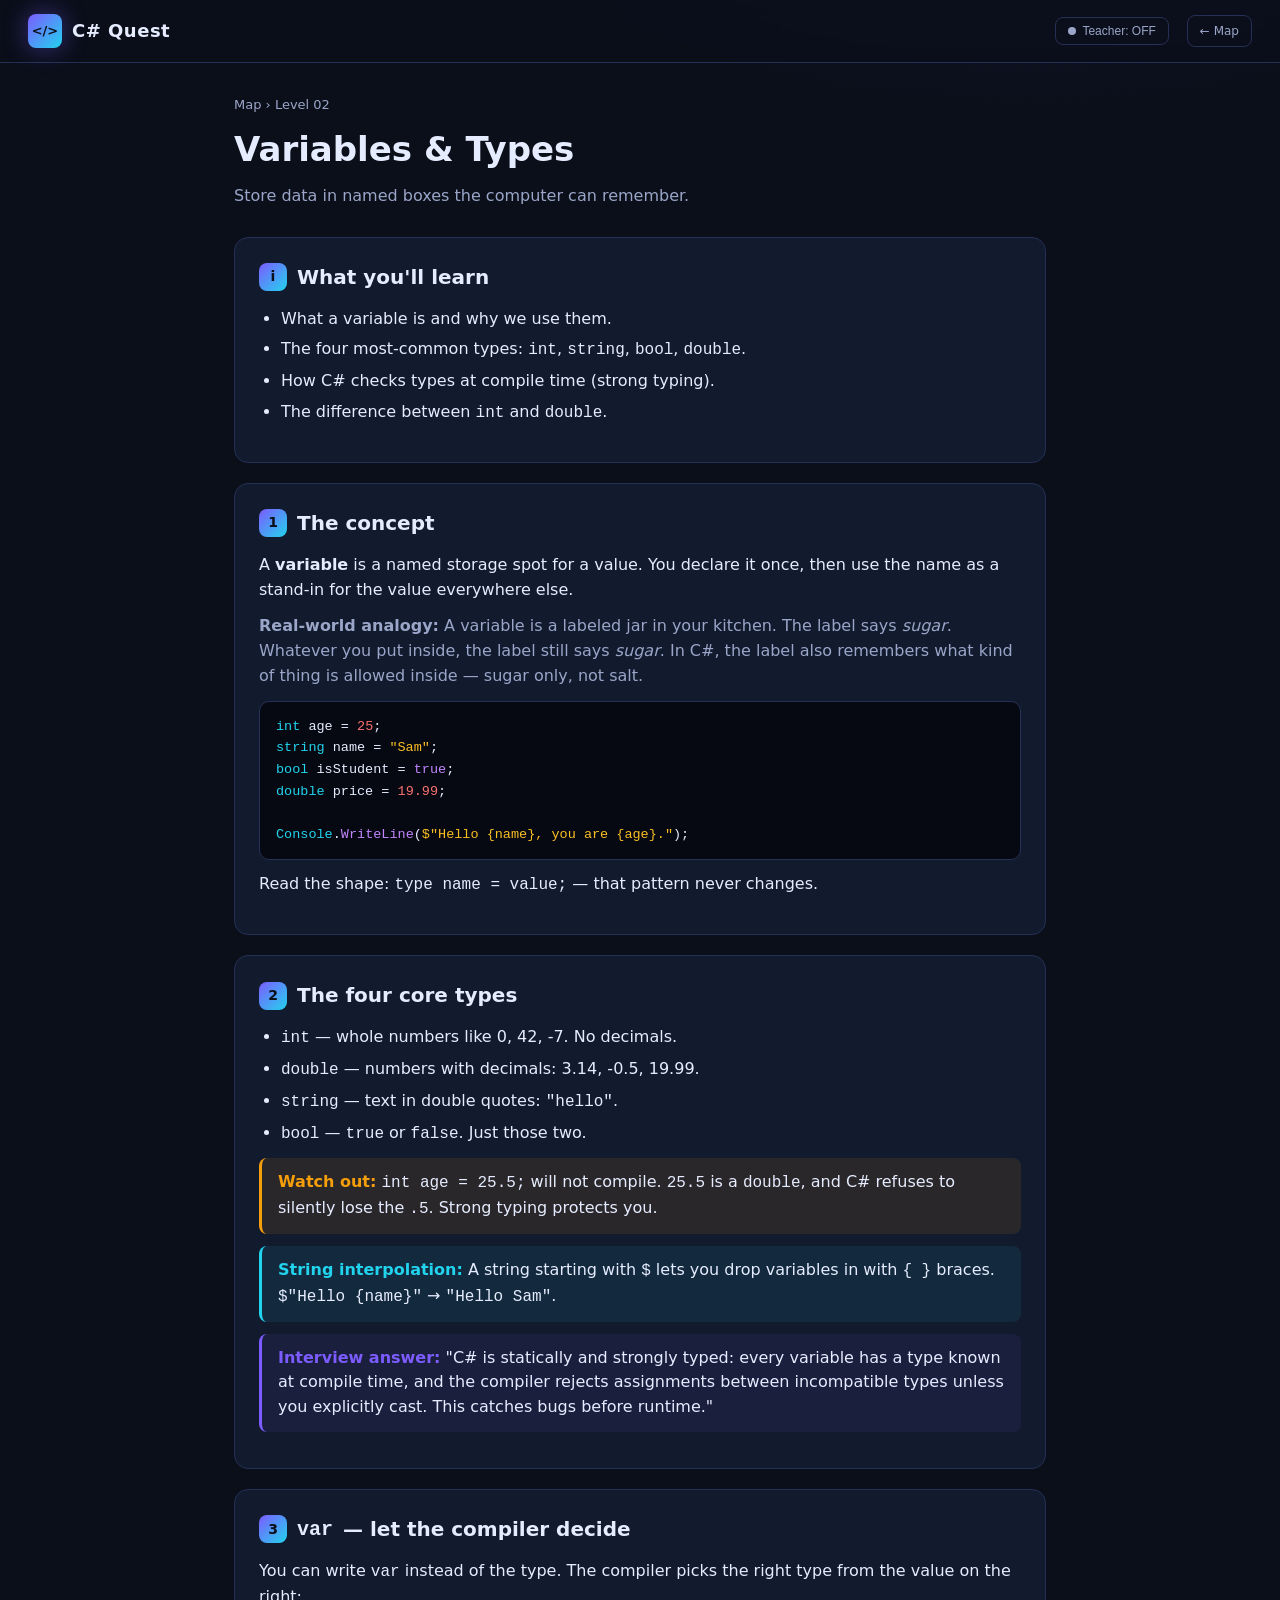
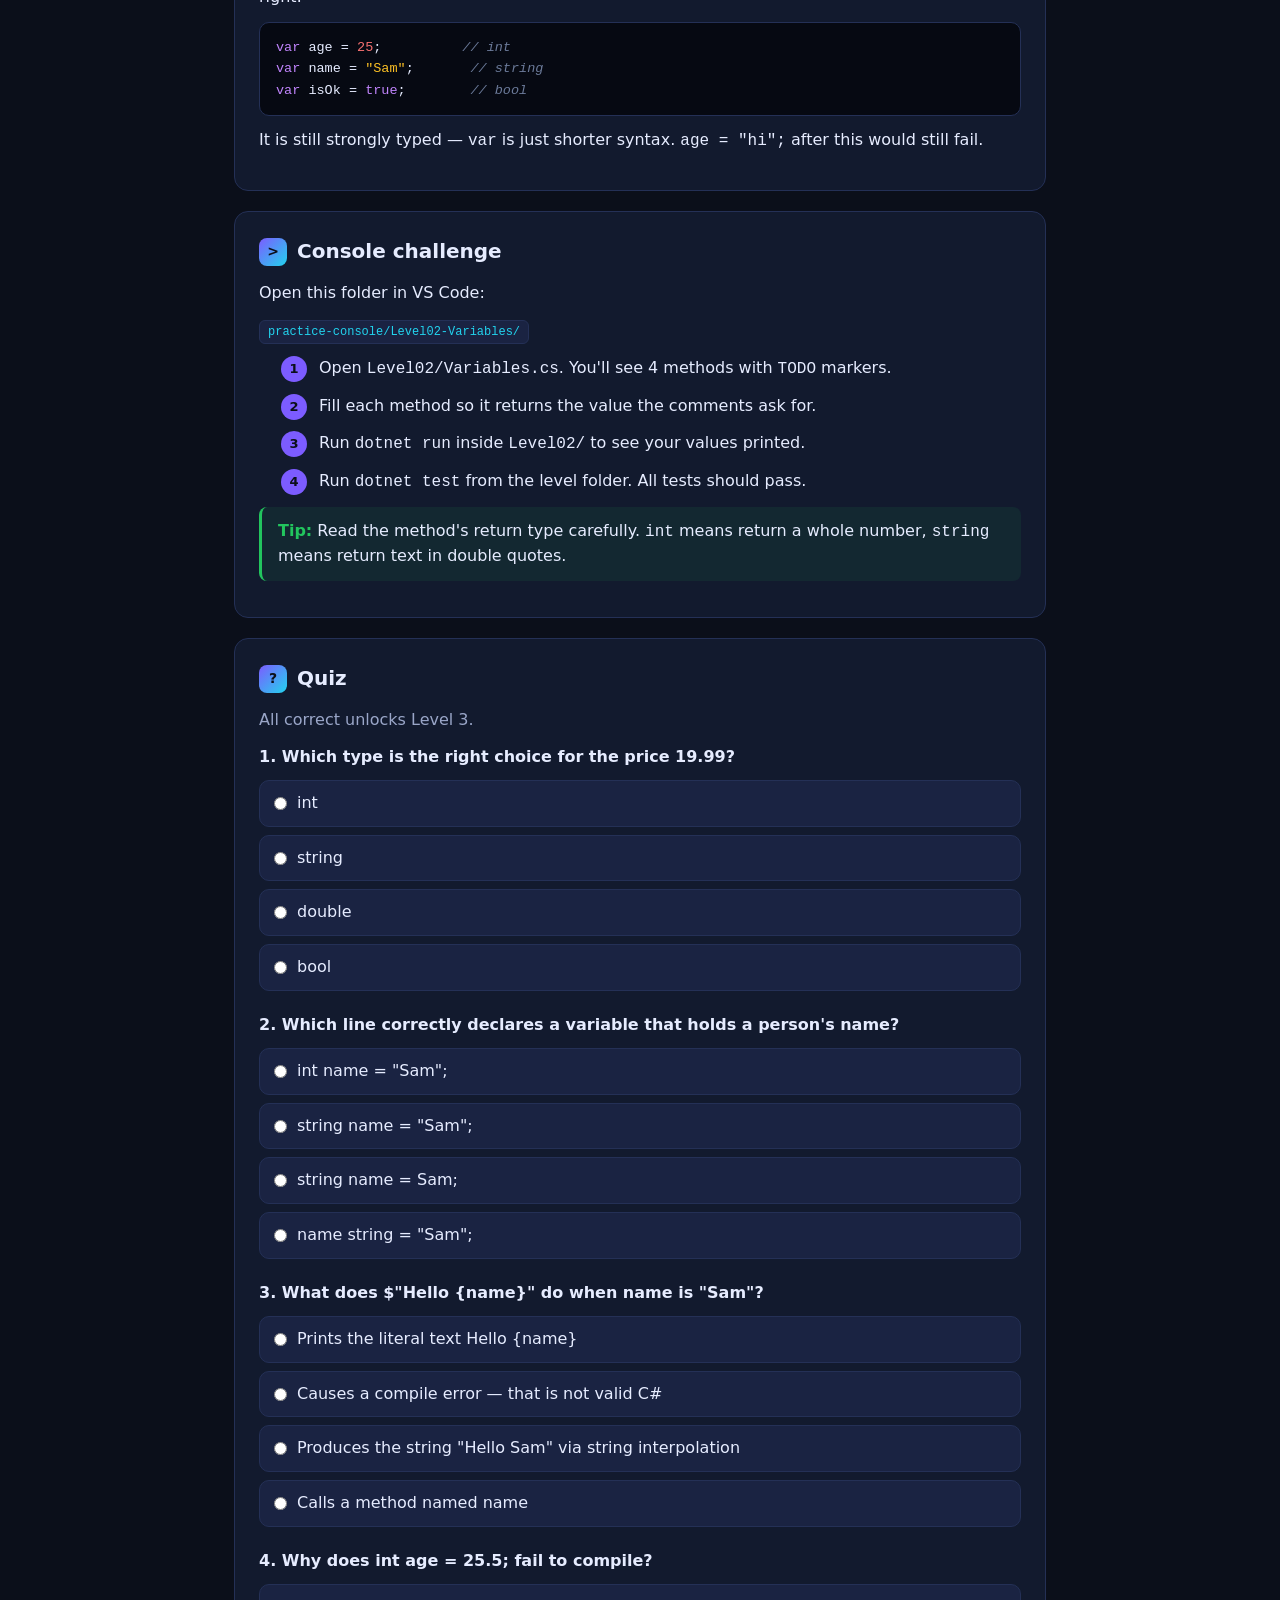
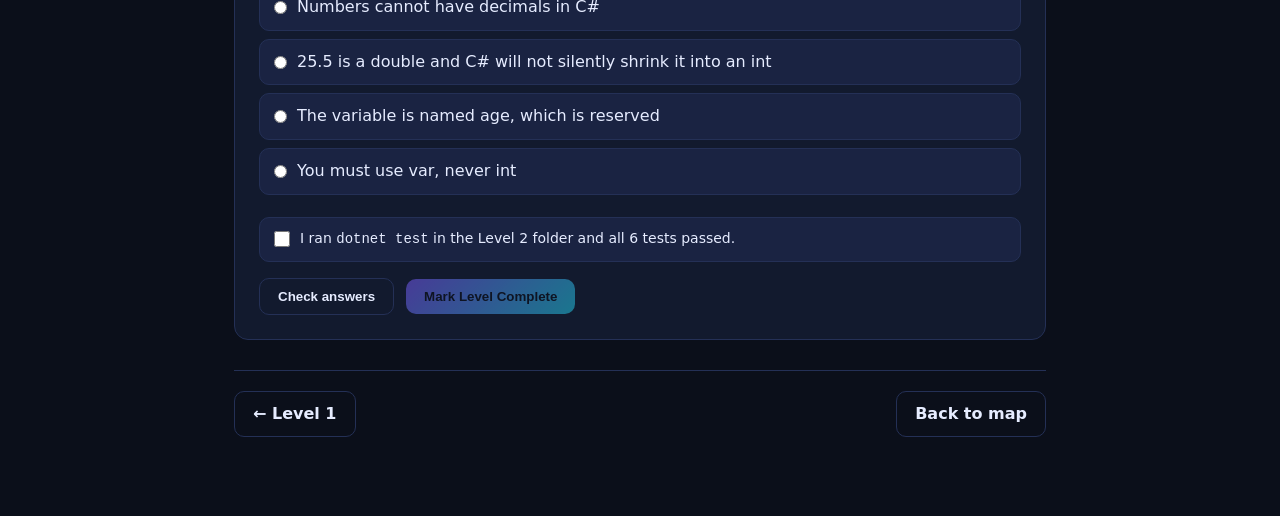
==== learn-web/lessons/level-02.html @ 639b0f7c "Initial commit: C# Quest prototype with Level 1 and Level 2 Game-style C# .NET tutorial for teacher-" ====
<!DOCTYPE html>
<html lang="en">
<head>
  <meta charset="UTF-8" />
  <meta name="viewport" content="width=device-width, initial-scale=1.0" />
  <title>Level 2 — Variables & Types | C# Quest</title>
  <link rel="stylesheet" href="../assets/css/styles.css" />
</head>
<body>
  <header class="topbar">
    <div class="brand">
      <span class="brand-icon">&lt;/&gt;</span>
      <span class="brand-name">C# Quest</span>
    </div>
    <div class="hud">
      <button class="btn-toggle" id="teacherToggle" title="Show teacher notes">
        <span class="dot-led"></span><span class="label">Teacher: OFF</span>
      </button>
      <a href="../index.html" class="btn-ghost">&larr; Map</a>
    </div>
  </header>

  <main class="lesson-main">
    <div class="lesson-header">
      <div class="lesson-crumb"><a href="../index.html">Map</a> &rsaquo; Level 02</div>
      <h1>Variables &amp; Types</h1>
      <p class="tagline">Store data in named boxes the computer can remember.</p>
    </div>

    <section class="lesson-section">
      <h2><span class="icon">i</span> What you'll learn</h2>
      <ul>
        <li>What a variable is and why we use them.</li>
        <li>The four most-common types: <code>int</code>, <code>string</code>, <code>bool</code>, <code>double</code>.</li>
        <li>How C# checks types at compile time (strong typing).</li>
        <li>The difference between <code>int</code> and <code>double</code>.</li>
      </ul>

      <div class="teacher-only">
        <div class="teacher-note">
          <h4>Lesson plan (≈ 20 min)</h4>
          <ul>
            <li><strong>3 min</strong> — Warm-up: open Level 2 in VS Code, look at <code>Variables.cs</code> together.</li>
            <li><strong>5 min</strong> — Concept + analogy + the type table.</li>
            <li><strong>8 min</strong> — Fill in the 5 TODOs together. After each, run <code>dotnet run</code> so they <em>see</em> the value.</li>
            <li><strong>4 min</strong> — Run <code>dotnet test</code>, take the quiz.</li>
          </ul>
          <h4>Warm-up question</h4>
          <p class="say">"If I asked you to remember my age, where would you write it down so you can look it up later?"</p>
          <p>A variable is exactly that "place where you write it down."</p>
        </div>
      </div>
    </section>

    <section class="lesson-section">
      <h2><span class="icon">1</span> The concept</h2>
      <p>A <strong>variable</strong> is a named storage spot for a value. You declare it once, then use the name as a stand-in for the value everywhere else.</p>
      <p class="dim"><strong>Real-world analogy:</strong> A variable is a labeled jar in your kitchen. The label says <em>sugar</em>. Whatever you put inside, the label still says <em>sugar</em>. In C#, the label also remembers what kind of thing is allowed inside &mdash; sugar only, not salt.</p>
<pre class="code-block"><span class="tok-type">int</span> age = <span class="tok-num">25</span>;
<span class="tok-type">string</span> name = <span class="tok-str">"Sam"</span>;
<span class="tok-type">bool</span> isStudent = <span class="tok-key">true</span>;
<span class="tok-type">double</span> price = <span class="tok-num">19.99</span>;

<span class="tok-type">Console</span>.<span class="tok-key">WriteLine</span>(<span class="tok-str">$"Hello {name}, you are {age}."</span>);</pre>
      <p>Read the shape: <code>type name = value;</code> &mdash; that pattern never changes.</p>

      <div class="teacher-only">
        <div class="teacher-note">
          <h4>Drill the pattern</h4>
          <p>Cover the screen and ask them to say the pattern out loud: <strong>"type, name, equals, value, semicolon."</strong> Make them repeat it 3 times. It's the rhythm they'll use for thousands of lines of code.</p>
          <h4>Ask</h4>
          <p class="say">"In <code>int age = 25;</code> which part is the <em>name</em>, and which part is the <em>value</em>?"</p>
        </div>
      </div>
    </section>

    <section class="lesson-section">
      <h2><span class="icon">2</span> The four core types</h2>
      <ul>
        <li><code>int</code> &mdash; whole numbers like 0, 42, -7. No decimals.</li>
        <li><code>double</code> &mdash; numbers with decimals: 3.14, -0.5, 19.99.</li>
        <li><code>string</code> &mdash; text in double quotes: <code>"hello"</code>.</li>
        <li><code>bool</code> &mdash; <code>true</code> or <code>false</code>. Just those two.</li>
      </ul>
      <div class="callout warn">
        <strong>Watch out:</strong> <code>int age = 25.5;</code> will not compile. <code>25.5</code> is a <code>double</code>, and C# refuses to silently lose the <code>.5</code>. Strong typing protects you.
      </div>
      <div class="callout">
        <strong>String interpolation:</strong> A string starting with <code>$</code> lets you drop variables in with <code>{ }</code> braces. <br>
        <code>$"Hello {name}"</code> &rarr; <code>"Hello Sam"</code>.
      </div>
      <div class="interview">
        <strong>Interview answer:</strong> "C# is statically and strongly typed: every variable has a type known at compile time, and the compiler rejects assignments between incompatible types unless you explicitly cast. This catches bugs before runtime."
      </div>

      <div class="teacher-only">
        <div class="teacher-note">
          <h4>Hammer the difference: int vs double</h4>
          <p>Have the student type <code>int x = 25.5;</code> in the editor on purpose. Show them the red squiggle. <em>Read the error message together.</em> Reading compiler errors is a skill, not a punishment.</p>
          <h4>Common mistakes</h4>
          <ul>
            <li>Forgetting double quotes around a string &rarr; "name does not exist in the current context."</li>
            <li>Using single quotes for a string &rarr; "Too many characters in character literal."</li>
            <li>Storing a number in a string variable — works but means math won't work later. Worth flagging.</li>
          </ul>
        </div>
      </div>
    </section>

    <section class="lesson-section">
      <h2><span class="icon">3</span> <code>var</code> &mdash; let the compiler decide</h2>
      <p>You can write <code>var</code> instead of the type. The compiler picks the right type from the value on the right:</p>
<pre class="code-block"><span class="tok-key">var</span> age = <span class="tok-num">25</span>;          <span class="tok-com">// int</span>
<span class="tok-key">var</span> name = <span class="tok-str">"Sam"</span>;       <span class="tok-com">// string</span>
<span class="tok-key">var</span> isOk = <span class="tok-key">true</span>;        <span class="tok-com">// bool</span></pre>
      <p>It is still strongly typed &mdash; <code>var</code> is just shorter syntax. <code>age = "hi";</code> after this would still fail.</p>

      <div class="teacher-only">
        <div class="teacher-note">
          <h4>When to introduce <code>var</code></h4>
          <p>For the first 2&ndash;3 levels, ask them to write the explicit type (<code>int</code>, <code>string</code>). Seeing the type forces them to think about it. <code>var</code> is a great shortcut <em>once they think in types</em>, not before.</p>
        </div>
      </div>
    </section>

    <section class="lesson-section">
      <h2><span class="icon">&gt;</span> Console challenge</h2>
      <p>Open this folder in VS Code:</p>
      <p><span class="path-pill">practice-console/Level02-Variables/</span></p>
      <ol class="challenge-steps">
        <li>Open <code>Level02/Variables.cs</code>. You'll see 4 methods with <code>TODO</code> markers.</li>
        <li>Fill each method so it returns the value the comments ask for.</li>
        <li>Run <code>dotnet run</code> inside <code>Level02/</code> to see your values printed.</li>
        <li>Run <code>dotnet test</code> from the level folder. All tests should pass.</li>
      </ol>
      <div class="callout tip">
        <strong>Tip:</strong> Read the method's return type carefully. <code>int</code> means return a whole number, <code>string</code> means return text in double quotes.
      </div>

      <div class="teacher-only">
        <div class="teacher-note">
          <h4>Work the TODOs in order</h4>
          <p>Do TODO #1 together while explaining. Then let the student attempt TODO #2 alone — guide only when stuck. Predict-run-verify after every change.</p>
          <h4>The string interpolation TODO (#5)</h4>
          <p>If they struggle, write the template first with placeholders: <code>$"Hello __, you are __."</code> Then fill the blanks together. The shape comes first; the variables come second.</p>
        </div>
      </div>
    </section>

    <section class="lesson-section">
      <h2><span class="icon">?</span> Quiz</h2>
      <p class="dim">All correct unlocks Level 3.</p>
      <div class="quiz" id="quizRoot"></div>

      <label class="honor-row" id="honorRow" for="honorBox">
        <input type="checkbox" id="honorBox" />
        <span class="honor-label">
          I ran <code>dotnet test</code> in the Level 2 folder and all 6 tests passed.
        </span>
      </label>

      <div class="quiz-actions">
        <button class="btn btn-secondary" id="checkQuizBtn">Check answers</button>
        <button class="btn" id="completeBtn" disabled>Mark Level Complete</button>
        <span class="quiz-status" id="quizStatus"></span>
      </div>
    </section>

    <nav class="lesson-nav">
      <a href="level-01.html" class="btn btn-secondary">&larr; Level 1</a>
      <a href="../index.html" class="btn btn-secondary">Back to map</a>
    </nav>
  </main>

  <script src="../assets/js/progress.js"></script>
  <script src="../assets/js/quiz.js"></script>
  <script>
    initLesson({
      levelId: 2,
      quiz: [
        {
          question: 'Which type is the right choice for the price 19.99?',
          options: ['int', 'string', 'double', 'bool'],
          answer: 2,
        },
        {
          question: 'Which line correctly declares a variable that holds a person\'s name?',
          options: [
            'int name = "Sam";',
            'string name = "Sam";',
            'string name = Sam;',
            'name string = "Sam";',
          ],
          answer: 1,
        },
        {
          question: 'What does $"Hello {name}" do when name is "Sam"?',
          options: [
            'Prints the literal text Hello {name}',
            'Causes a compile error — that is not valid C#',
            'Produces the string "Hello Sam" via string interpolation',
            'Calls a method named name',
          ],
          answer: 2,
        },
        {
          question: 'Why does int age = 25.5; fail to compile?',
          options: [
            'Numbers cannot have decimals in C#',
            '25.5 is a double and C# will not silently shrink it into an int',
            'The variable is named age, which is reserved',
            'You must use var, never int',
          ],
          answer: 1,
        },
      ],
    });
  </script>
</body>
</html>
---- learn-web/assets/css/styles.css ----
/* ---------- Reset & base ---------- */
* { box-sizing: border-box; margin: 0; padding: 0; }
:root {
  --bg-0: #0b0f1a;
  --bg-1: #121a2e;
  --bg-2: #1a2342;
  --line: #243056;
  --text: #e6ecff;
  --text-dim: #9aa6c8;
  --accent: #7c5cff;       /* purple */
  --accent-2: #22d3ee;     /* cyan */
  --good: #22c55e;
  --warn: #f59e0b;
  --bad: #ef4444;
  --glow: 0 0 24px rgba(124, 92, 255, 0.45);
}
html, body {
  background: radial-gradient(1200px 800px at 80% -10%, rgba(124,92,255,0.18), transparent 60%),
              radial-gradient(900px 600px at -10% 110%, rgba(34,211,238,0.12), transparent 60%),
              var(--bg-0);
  color: var(--text);
  font-family: 'Segoe UI', system-ui, -apple-system, sans-serif;
  line-height: 1.55;
  min-height: 100vh;
}
a { color: var(--accent-2); text-decoration: none; }
a:hover { text-decoration: underline; }
code, pre { font-family: 'Cascadia Code', 'Consolas', 'Courier New', monospace; }

/* ---------- Top bar ---------- */
.topbar {
  display: flex;
  align-items: center;
  justify-content: space-between;
  padding: 14px 28px;
  border-bottom: 1px solid var(--line);
  background: rgba(11, 15, 26, 0.7);
  backdrop-filter: blur(8px);
  position: sticky;
  top: 0;
  z-index: 50;
}
.brand { display: flex; align-items: center; gap: 10px; font-weight: 700; }
.brand-icon {
  display: inline-grid; place-items: center;
  width: 34px; height: 34px;
  background: linear-gradient(135deg, var(--accent), var(--accent-2));
  border-radius: 8px;
  color: #0b0f1a; font-weight: 800; font-size: 13px;
  box-shadow: var(--glow);
}
.brand-name { font-size: 18px; letter-spacing: 0.5px; }
.hud { display: flex; align-items: center; gap: 18px; }
.hud-item { display: flex; align-items: center; gap: 8px; font-size: 13px; color: var(--text-dim); }
.hud-label { text-transform: uppercase; letter-spacing: 1px; font-size: 11px; }
.hud-value { color: var(--text); font-weight: 600; }
.xp-bar {
  width: 180px; height: 10px;
  background: var(--bg-2); border-radius: 999px; overflow: hidden;
  border: 1px solid var(--line);
}
.xp-fill {
  height: 100%; width: 0%;
  background: linear-gradient(90deg, var(--accent), var(--accent-2));
  transition: width 0.6s ease;
}
.btn-ghost {
  background: transparent; color: var(--text-dim);
  border: 1px solid var(--line); padding: 6px 12px; border-radius: 8px;
  cursor: pointer; font-size: 12px;
}
.btn-ghost:hover { color: var(--text); border-color: var(--accent); }

/* ---------- Map page ---------- */
.map-main { max-width: 1100px; margin: 0 auto; padding: 40px 24px 80px; }
.hero { text-align: center; margin-bottom: 40px; }
.hero h1 {
  font-size: 42px; font-weight: 800;
  background: linear-gradient(90deg, var(--accent), var(--accent-2));
  -webkit-background-clip: text; background-clip: text; color: transparent;
  margin-bottom: 8px;
}
.hero p { color: var(--text-dim); max-width: 600px; margin: 0 auto; }

.level-map {
  display: grid;
  grid-template-columns: repeat(auto-fit, minmax(260px, 1fr));
  gap: 20px;
}
.level-card {
  position: relative;
  background: linear-gradient(180deg, var(--bg-1), var(--bg-2));
  border: 1px solid var(--line);
  border-radius: 16px;
  padding: 20px;
  transition: transform 0.15s ease, box-shadow 0.2s ease, border-color 0.2s ease;
  cursor: pointer;
  overflow: hidden;
}
.level-card.locked { cursor: not-allowed; opacity: 0.55; }
.level-card.current { border-color: var(--accent); box-shadow: var(--glow); }
.level-card.done { border-color: var(--good); }
.level-card:not(.locked):hover { transform: translateY(-3px); border-color: var(--accent-2); }
.level-card::before {
  content: ''; position: absolute; inset: -1px;
  background: linear-gradient(135deg, transparent 60%, rgba(124,92,255,0.15));
  pointer-events: none; border-radius: 16px;
}
.level-num {
  font-size: 12px; color: var(--text-dim); letter-spacing: 2px;
  text-transform: uppercase; margin-bottom: 8px;
}
.level-title { font-size: 20px; font-weight: 700; margin-bottom: 6px; }
.level-desc { font-size: 13px; color: var(--text-dim); min-height: 38px; }
.level-footer {
  display: flex; justify-content: space-between; align-items: center;
  margin-top: 14px; padding-top: 12px; border-top: 1px solid var(--line);
}
.level-xp { font-size: 12px; color: var(--accent-2); font-weight: 600; }
.level-badge {
  width: 28px; height: 28px; border-radius: 50%;
  display: grid; place-items: center; font-weight: 700; font-size: 14px;
  background: var(--bg-2); color: var(--text-dim);
}
.level-card.done .level-badge { background: var(--good); color: #0b0f1a; }
.level-card.current .level-badge { background: var(--accent); color: #0b0f1a; }

.legend {
  display: flex; justify-content: center; gap: 24px;
  margin-top: 40px; color: var(--text-dim); font-size: 13px;
}
.legend i.dot {
  display: inline-block; width: 10px; height: 10px; border-radius: 50%;
  margin-right: 6px; vertical-align: middle;
}
.dot.done { background: var(--good); }
.dot.current { background: var(--accent); }
.dot.locked { background: var(--text-dim); opacity: 0.4; }

/* ---------- Lesson page ---------- */
.lesson-main {
  max-width: 860px; margin: 0 auto; padding: 32px 24px 80px;
}
.lesson-header { margin-bottom: 28px; }
.lesson-crumb { color: var(--text-dim); font-size: 13px; margin-bottom: 8px; }
.lesson-crumb a { color: var(--text-dim); }
.lesson-header h1 { font-size: 34px; margin-bottom: 8px; }
.lesson-header .tagline { color: var(--text-dim); }

.lesson-section {
  background: var(--bg-1); border: 1px solid var(--line);
  border-radius: 14px; padding: 24px; margin-bottom: 20px;
}
.lesson-section h2 {
  font-size: 20px; margin-bottom: 14px;
  display: flex; align-items: center; gap: 10px;
}
.lesson-section h2 .icon {
  display: inline-grid; place-items: center;
  width: 28px; height: 28px; border-radius: 8px;
  background: linear-gradient(135deg, var(--accent), var(--accent-2));
  color: #0b0f1a; font-size: 14px;
}
.lesson-section p { margin-bottom: 12px; color: var(--text); }
.lesson-section p.dim { color: var(--text-dim); }
.lesson-section ul, .lesson-section ol { margin-left: 22px; margin-bottom: 12px; color: var(--text); }
.lesson-section li { margin-bottom: 6px; }
.callout {
  border-left: 3px solid var(--accent-2);
  background: rgba(34, 211, 238, 0.08);
  padding: 12px 16px; border-radius: 8px; margin: 12px 0;
}
.callout.tip { border-color: var(--good); background: rgba(34,197,94,0.08); }
.callout.warn { border-color: var(--warn); background: rgba(245,158,11,0.1); }
.callout strong { color: var(--accent-2); }
.callout.tip strong { color: var(--good); }
.callout.warn strong { color: var(--warn); }

pre.code-block {
  background: #060912; border: 1px solid var(--line);
  border-radius: 10px; padding: 14px 16px; overflow-x: auto;
  font-size: 13.5px; line-height: 1.6;
  margin: 12px 0;
}
.tok-key { color: #c084fc; }
.tok-type { color: #22d3ee; }
.tok-str { color: #fbbf24; }
.tok-com { color: #6b7a99; font-style: italic; }
.tok-num { color: #f87171; }

/* Quiz */
.quiz { margin-top: 10px; }
.quiz-q { margin-bottom: 22px; }
.quiz-q .q-text { font-weight: 600; margin-bottom: 10px; }
.quiz-options { display: grid; gap: 8px; }
.quiz-opt {
  background: var(--bg-2); border: 1px solid var(--line);
  border-radius: 10px; padding: 10px 14px; cursor: pointer;
  display: flex; align-items: center; gap: 10px;
  transition: border-color 0.15s, background 0.15s;
}
.quiz-opt:hover { border-color: var(--accent); }
.quiz-opt input { accent-color: var(--accent); }
.quiz-opt.correct { border-color: var(--good); background: rgba(34,197,94,0.08); }
.quiz-opt.wrong { border-color: var(--bad); background: rgba(239,68,68,0.08); }

.quiz-actions { display: flex; gap: 12px; align-items: center; margin-top: 16px; }
.btn {
  background: linear-gradient(135deg, var(--accent), var(--accent-2));
  color: #0b0f1a; border: none; padding: 10px 18px;
  border-radius: 10px; font-weight: 700; cursor: pointer;
  box-shadow: var(--glow);
}
.btn:disabled { opacity: 0.5; cursor: not-allowed; box-shadow: none; }
.btn:hover:not(:disabled) { transform: translateY(-1px); }
.btn-secondary {
  background: transparent; color: var(--text);
  border: 1px solid var(--line); box-shadow: none;
}
.btn-secondary:hover { border-color: var(--accent); }
.quiz-status { color: var(--text-dim); font-size: 14px; }
.quiz-status.ok { color: var(--good); }
.quiz-status.err { color: var(--bad); }

.challenge-steps { counter-reset: step; padding-left: 0; list-style: none; }
.challenge-steps li {
  position: relative; padding-left: 38px; margin-bottom: 12px;
}
.challenge-steps li::before {
  counter-increment: step;
  content: counter(step);
  position: absolute; left: 0; top: 0;
  width: 26px; height: 26px; border-radius: 50%;
  background: var(--accent); color: #0b0f1a;
  display: grid; place-items: center; font-weight: 700; font-size: 13px;
}
.path-pill {
  display: inline-block; background: var(--bg-2);
  border: 1px solid var(--line); padding: 2px 8px;
  border-radius: 6px; font-family: 'Cascadia Code', monospace;
  font-size: 12px; color: var(--accent-2);
}
.interview {
  border-left: 3px solid var(--accent);
  background: rgba(124,92,255,0.08);
  padding: 12px 16px; border-radius: 8px; margin: 12px 0;
}
.interview strong { color: var(--accent); }

.lesson-nav {
  display: flex; justify-content: space-between;
  margin-top: 30px; padding-top: 20px; border-top: 1px solid var(--line);
}

/* Teacher mode */
.teacher-only { display: none; }
body.teacher-mode .teacher-only { display: block; }

.teacher-note {
  border: 1px dashed var(--accent);
  background: rgba(124, 92, 255, 0.07);
  border-radius: 10px;
  padding: 14px 18px;
  margin: 14px 0;
  position: relative;
}
.teacher-note::before {
  content: 'Teacher';
  position: absolute;
  top: -10px; left: 14px;
  background: var(--bg-0);
  color: var(--accent);
  padding: 0 8px;
  font-size: 11px;
  letter-spacing: 1.5px;
  font-weight: 700;
}
.teacher-note h4 { margin: 6px 0 4px; font-size: 14px; color: var(--accent); }
.teacher-note ul { margin-left: 20px; margin-bottom: 8px; }
.teacher-note li { font-size: 14px; margin-bottom: 4px; color: var(--text); }
.teacher-note p { font-size: 14px; margin-bottom: 6px; }
.teacher-note .say {
  font-style: italic;
  color: var(--accent-2);
  padding-left: 10px;
  border-left: 2px solid var(--accent-2);
  margin: 6px 0;
}

.btn-toggle {
  background: transparent;
  border: 1px solid var(--line);
  color: var(--text-dim);
  padding: 6px 12px;
  border-radius: 8px;
  cursor: pointer;
  font-size: 12px;
  display: flex;
  align-items: center;
  gap: 6px;
}
.btn-toggle .dot-led {
  width: 8px; height: 8px; border-radius: 50%;
  background: var(--text-dim);
}
.btn-toggle.on { color: var(--accent); border-color: var(--accent); }
.btn-toggle.on .dot-led {
  background: var(--accent);
  box-shadow: 0 0 8px var(--accent);
}

/* Honor checkbox */
.honor-row {
  display: flex; align-items: center; gap: 10px;
  background: var(--bg-2);
  border: 1px solid var(--line);
  border-radius: 10px;
  padding: 10px 14px;
  margin-top: 12px;
  cursor: pointer;
  user-select: none;
}
.honor-row:hover { border-color: var(--accent); }
.honor-row input { accent-color: var(--good); width: 16px; height: 16px; cursor: pointer; }
.honor-row .honor-label { font-size: 14px; color: var(--text); }
.honor-row.checked { border-color: var(--good); background: rgba(34,197,94,0.06); }

/* Toast */
.toast {
  position: fixed; bottom: 30px; left: 50%; transform: translateX(-50%) translateY(40px);
  background: var(--bg-2); border: 1px solid var(--accent);
  padding: 14px 22px; border-radius: 12px; box-shadow: var(--glow);
  opacity: 0; transition: all 0.3s ease; z-index: 100;
  font-weight: 600;
}
.toast.show { opacity: 1; transform: translateX(-50%) translateY(0); }

/* Confetti */
.confetti {
  position: fixed; width: 8px; height: 14px;
  top: -20px; pointer-events: none; z-index: 200;
  animation: fall 2.5s linear forwards;
}
@keyframes fall {
  to { transform: translateY(105vh) rotate(720deg); opacity: 0; }
}

@media (max-width: 600px) {
  .topbar { flex-direction: column; gap: 12px; }
  .hud { flex-wrap: wrap; justify-content: center; }
  .xp-bar { width: 120px; }
  .hero h1 { font-size: 30px; }
}
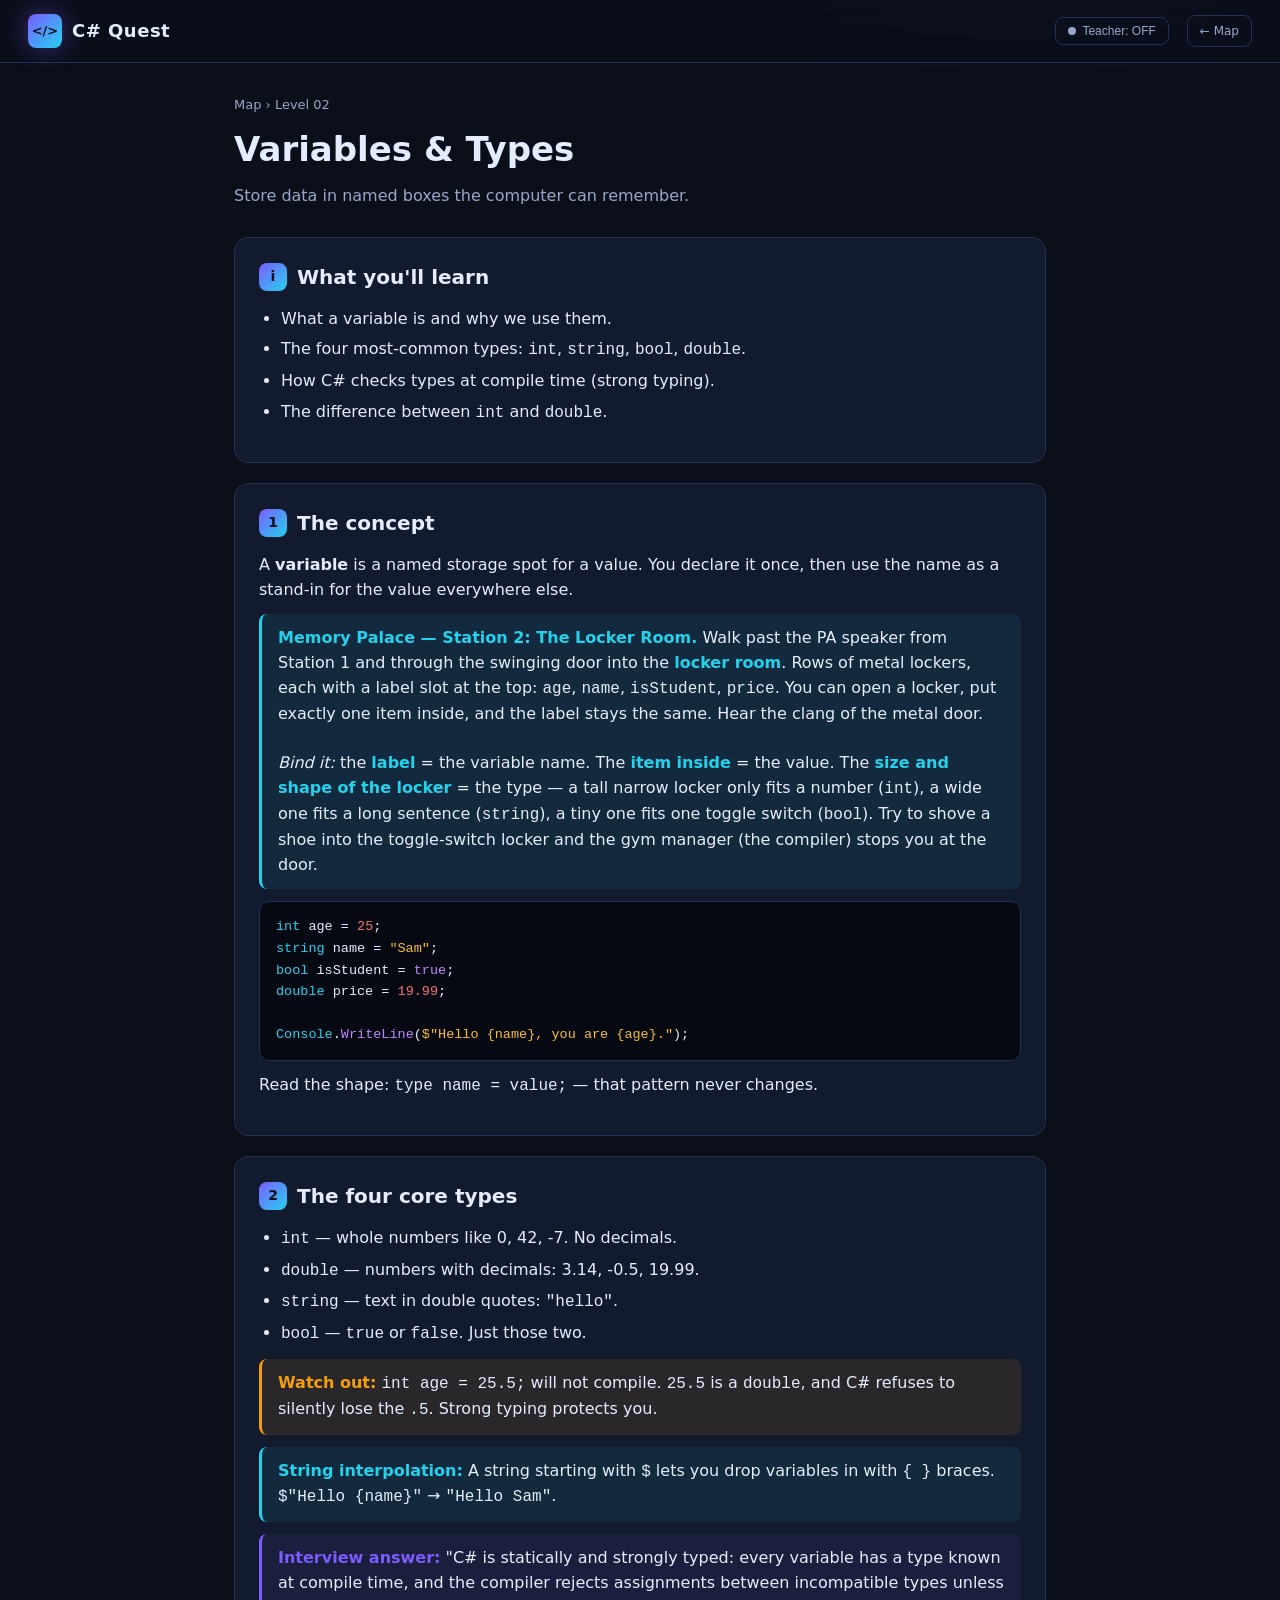
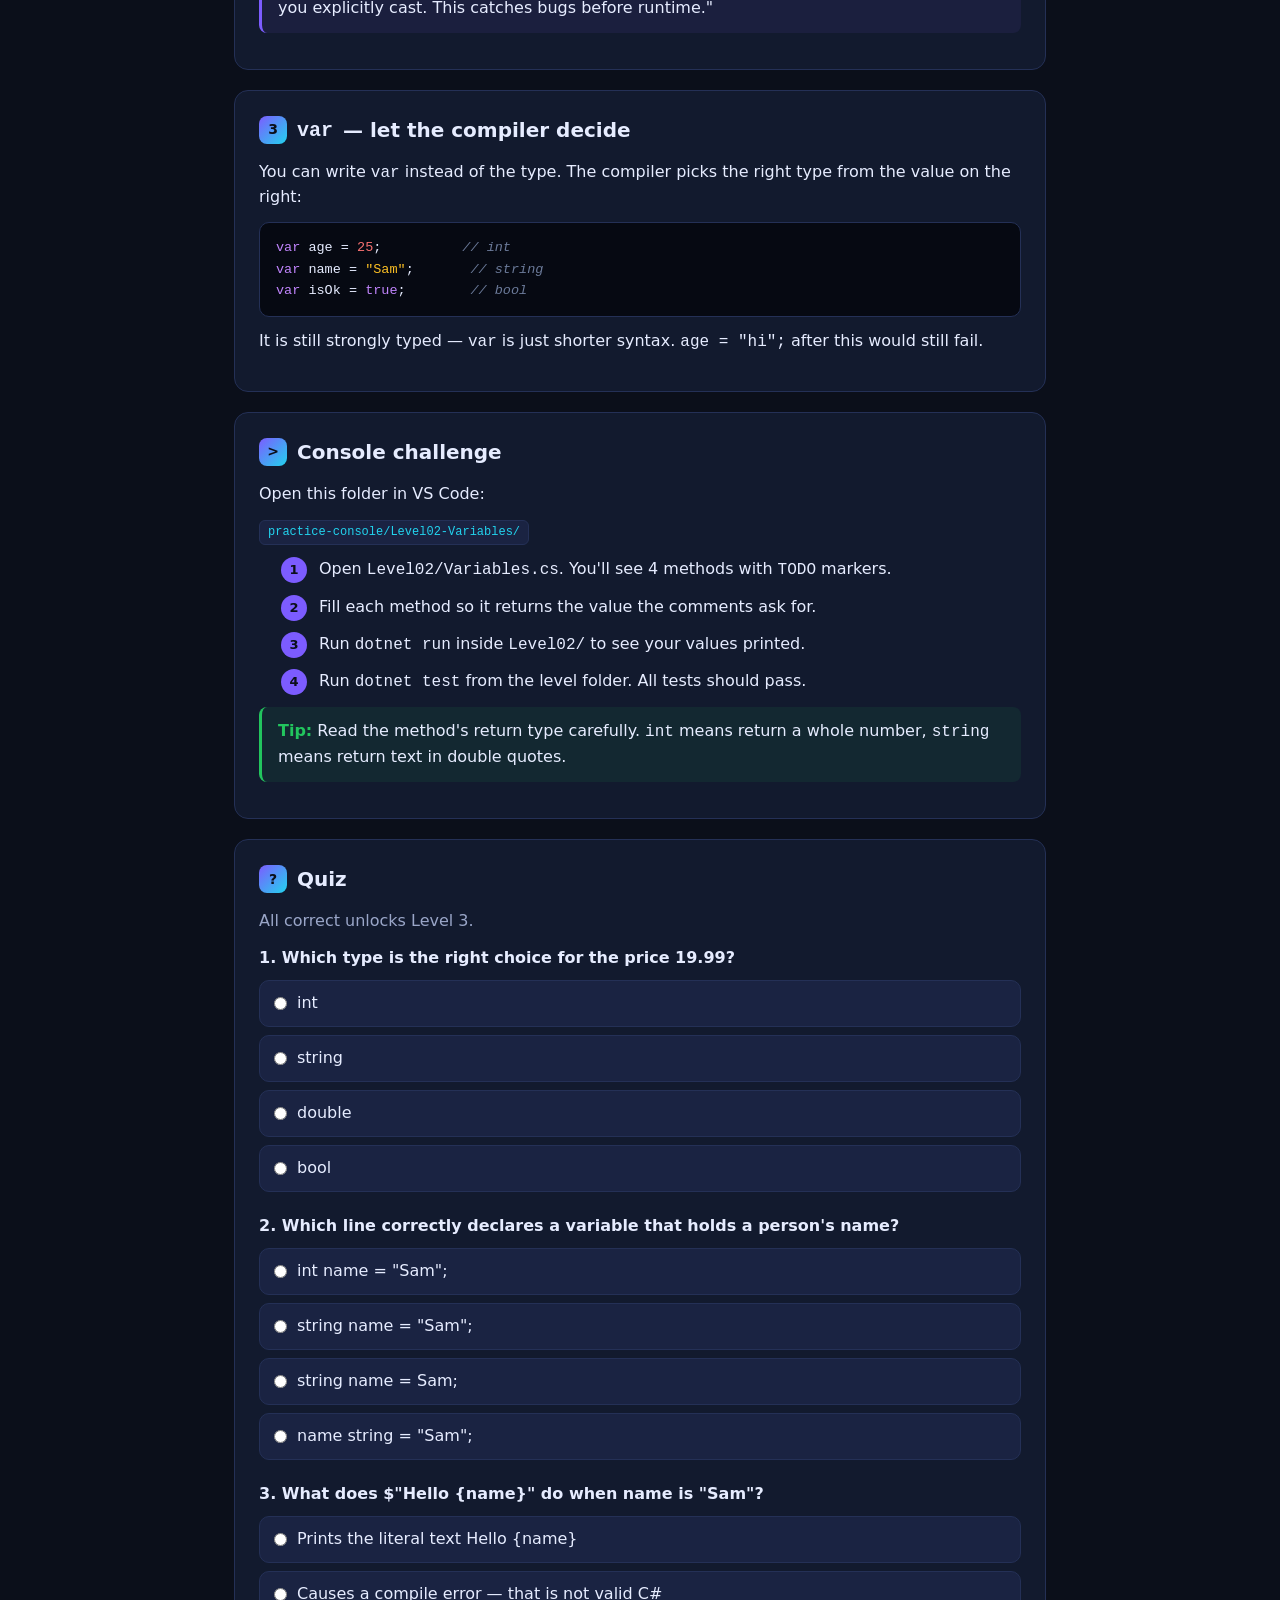
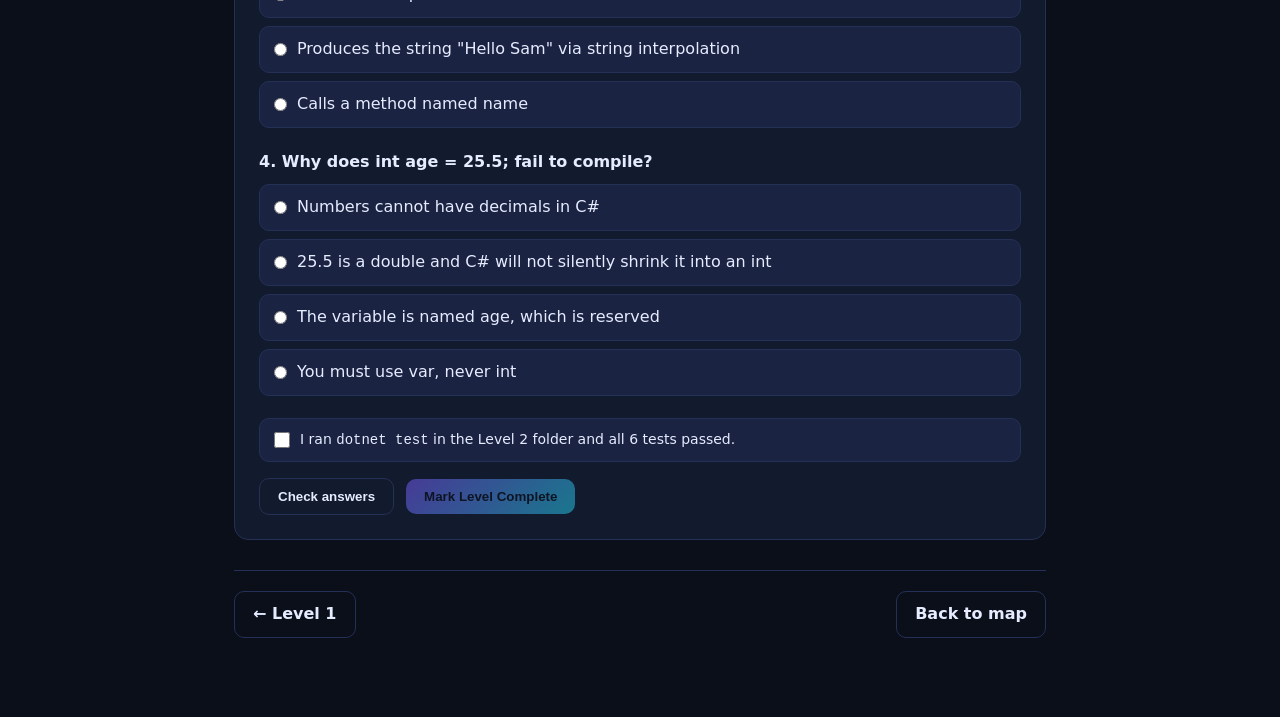
==== commit 2676b812: "feat: Add practice problems and enhance lesson content - Introduced new styles for problem cards and" ====
--- a/learn-web/lessons/level-02.html
+++ b/learn-web/lessons/level-02.html
@@ -55,7 +55,10 @@
     <section class="lesson-section">
       <h2><span class="icon">1</span> The concept</h2>
       <p>A <strong>variable</strong> is a named storage spot for a value. You declare it once, then use the name as a stand-in for the value everywhere else.</p>
-      <p class="dim"><strong>Real-world analogy:</strong> A variable is a labeled jar in your kitchen. The label says <em>sugar</em>. Whatever you put inside, the label still says <em>sugar</em>. In C#, the label also remembers what kind of thing is allowed inside &mdash; sugar only, not salt.</p>
+      <div class="callout">
+        <strong>Memory Palace — Station 2: The Locker Room.</strong> Walk past the PA speaker from Station 1 and through the swinging door into the <strong>locker room</strong>. Rows of metal lockers, each with a label slot at the top: <code>age</code>, <code>name</code>, <code>isStudent</code>, <code>price</code>. You can open a locker, put exactly one item inside, and the label stays the same. Hear the clang of the metal door. <br><br>
+        <em>Bind it:</em> the <strong>label</strong> = the variable name. The <strong>item inside</strong> = the value. The <strong>size and shape of the locker</strong> = the type — a tall narrow locker only fits a number (<code>int</code>), a wide one fits a long sentence (<code>string</code>), a tiny one fits one toggle switch (<code>bool</code>). Try to shove a shoe into the toggle-switch locker and the gym manager (the compiler) stops you at the door.
+      </div>
 <pre class="code-block"><span class="tok-type">int</span> age = <span class="tok-num">25</span>;
 <span class="tok-type">string</span> name = <span class="tok-str">"Sam"</span>;
 <span class="tok-type">bool</span> isStudent = <span class="tok-key">true</span>;
--- a/learn-web/assets/css/styles.css
+++ b/learn-web/assets/css/styles.css
@@ -252,6 +252,65 @@
   margin-top: 30px; padding-top: 20px; border-top: 1px solid var(--line);
 }
 
+/* ---------- Practice problems (learn + solve) ---------- */
+.problem-card {
+  background: var(--bg-2);
+  border: 1px solid var(--line);
+  border-radius: 12px;
+  padding: 18px 20px;
+  margin: 16px 0;
+}
+.problem-head {
+  display: flex; align-items: center; gap: 10px;
+  flex-wrap: wrap; margin-bottom: 8px;
+}
+.problem-head h3 { font-size: 17px; margin: 0; }
+.problem-tag {
+  font-size: 11px; letter-spacing: 1px; text-transform: uppercase;
+  padding: 2px 8px; border-radius: 999px; font-weight: 700;
+}
+.problem-tag.easy { background: rgba(34,197,94,0.15); color: var(--good); border: 1px solid var(--good); }
+.problem-tag.medium { background: rgba(245,158,11,0.15); color: var(--warn); border: 1px solid var(--warn); }
+.leet-link {
+  display: inline-flex; align-items: center; gap: 6px;
+  font-size: 12px; font-weight: 600;
+  color: #ffa116; border: 1px solid #ffa116;
+  padding: 3px 10px; border-radius: 8px; margin-left: auto;
+}
+.leet-link:hover { background: rgba(255,161,22,0.12); text-decoration: none; }
+.leet-link::before { content: '◆'; font-size: 11px; }
+.problem-card .method-pill {
+  display: inline-block; background: #060912;
+  border: 1px solid var(--line); padding: 2px 8px;
+  border-radius: 6px; font-family: 'Cascadia Code', monospace;
+  font-size: 12px; color: var(--accent);
+}
+details.solution {
+  margin-top: 12px;
+  border: 1px solid var(--line);
+  border-radius: 10px;
+  background: var(--bg-1);
+  overflow: hidden;
+}
+details.solution > summary {
+  cursor: pointer; padding: 10px 14px;
+  font-weight: 600; color: var(--accent-2);
+  list-style: none; user-select: none;
+}
+details.solution > summary::-webkit-details-marker { display: none; }
+details.solution > summary::before { content: '▸ '; }
+details.solution[open] > summary::before { content: '▾ '; }
+details.solution > summary:hover { color: var(--text); }
+details.solution > *:not(summary) { margin: 0 14px 14px; }
+details.solution pre.code-block { margin: 0 0 12px; }
+
+/* "Try more on LeetCode" list */
+.leet-list { list-style: none; margin-left: 0; }
+.leet-list li {
+  display: flex; align-items: baseline; gap: 8px; margin-bottom: 8px;
+}
+.leet-list li::before { content: '◆'; color: #ffa116; font-size: 11px; }
+
 /* Teacher mode */
 .teacher-only { display: none; }
 body.teacher-mode .teacher-only { display: block; }
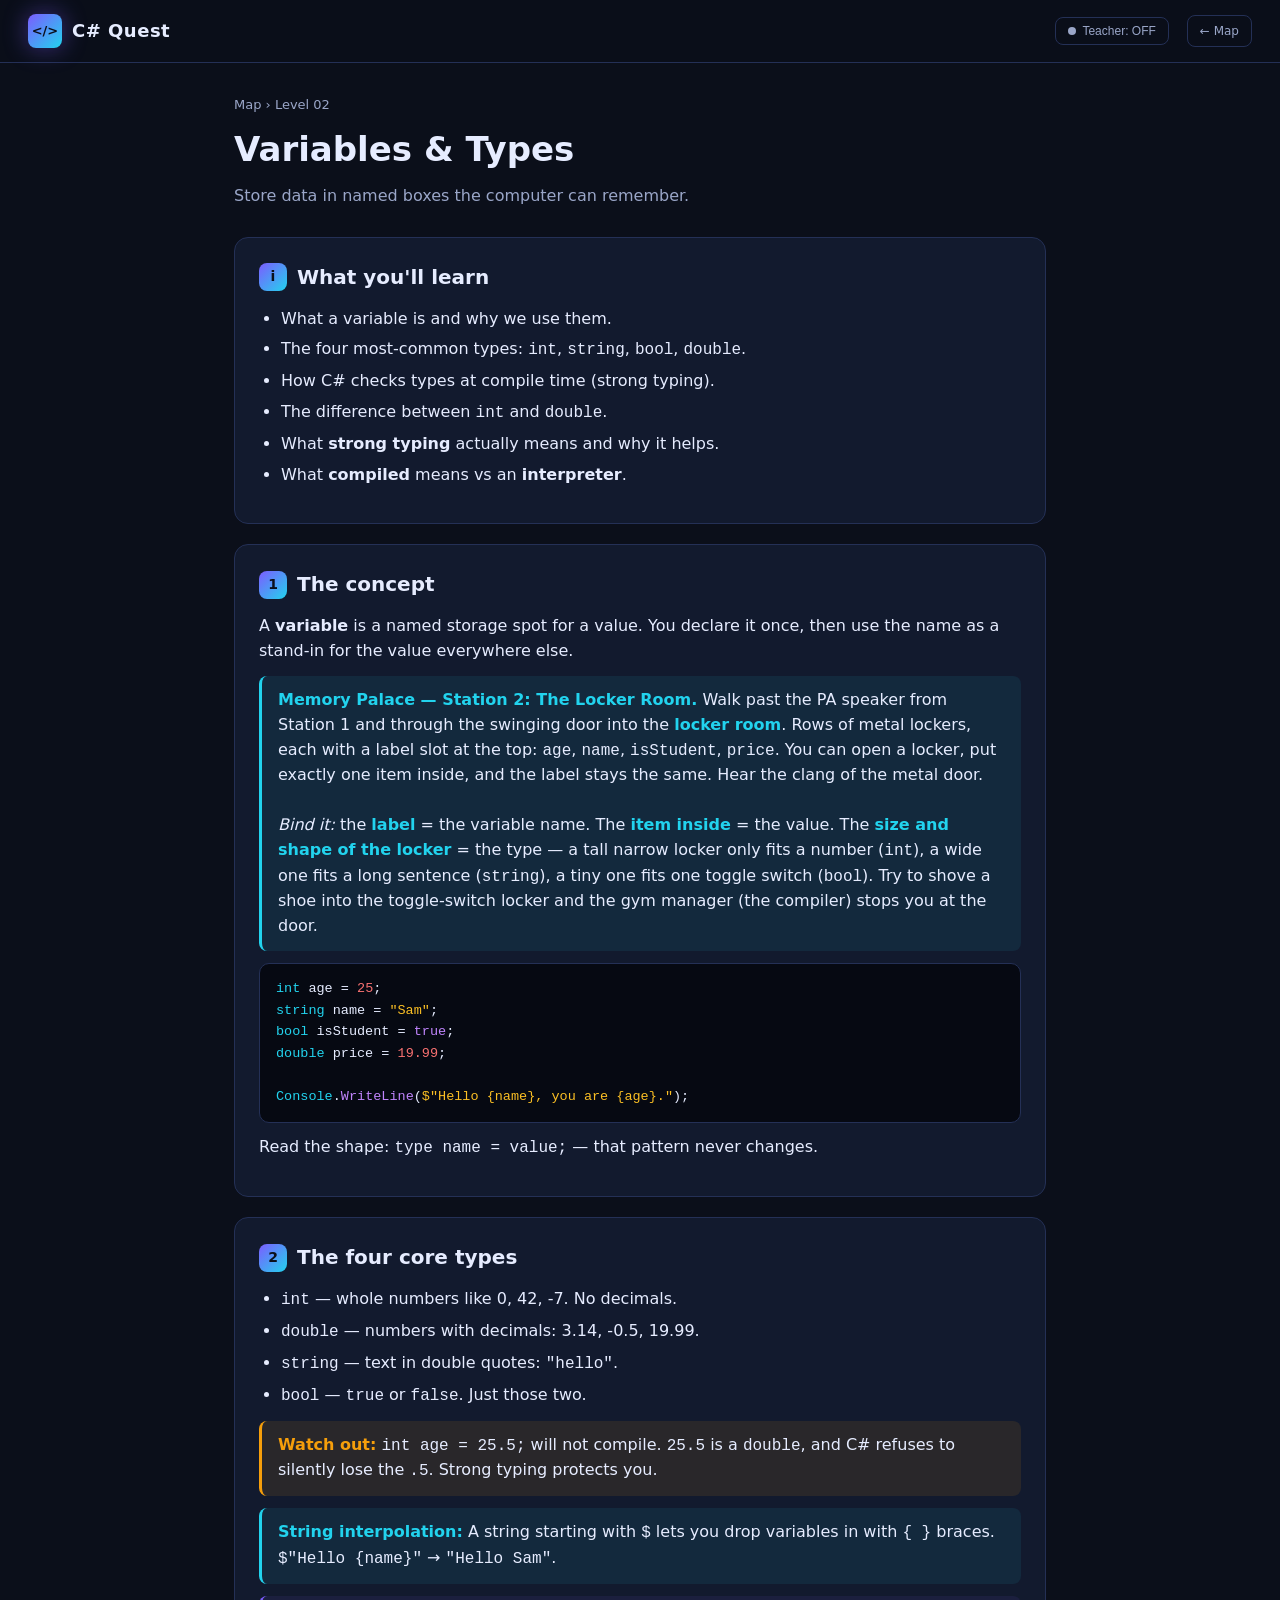
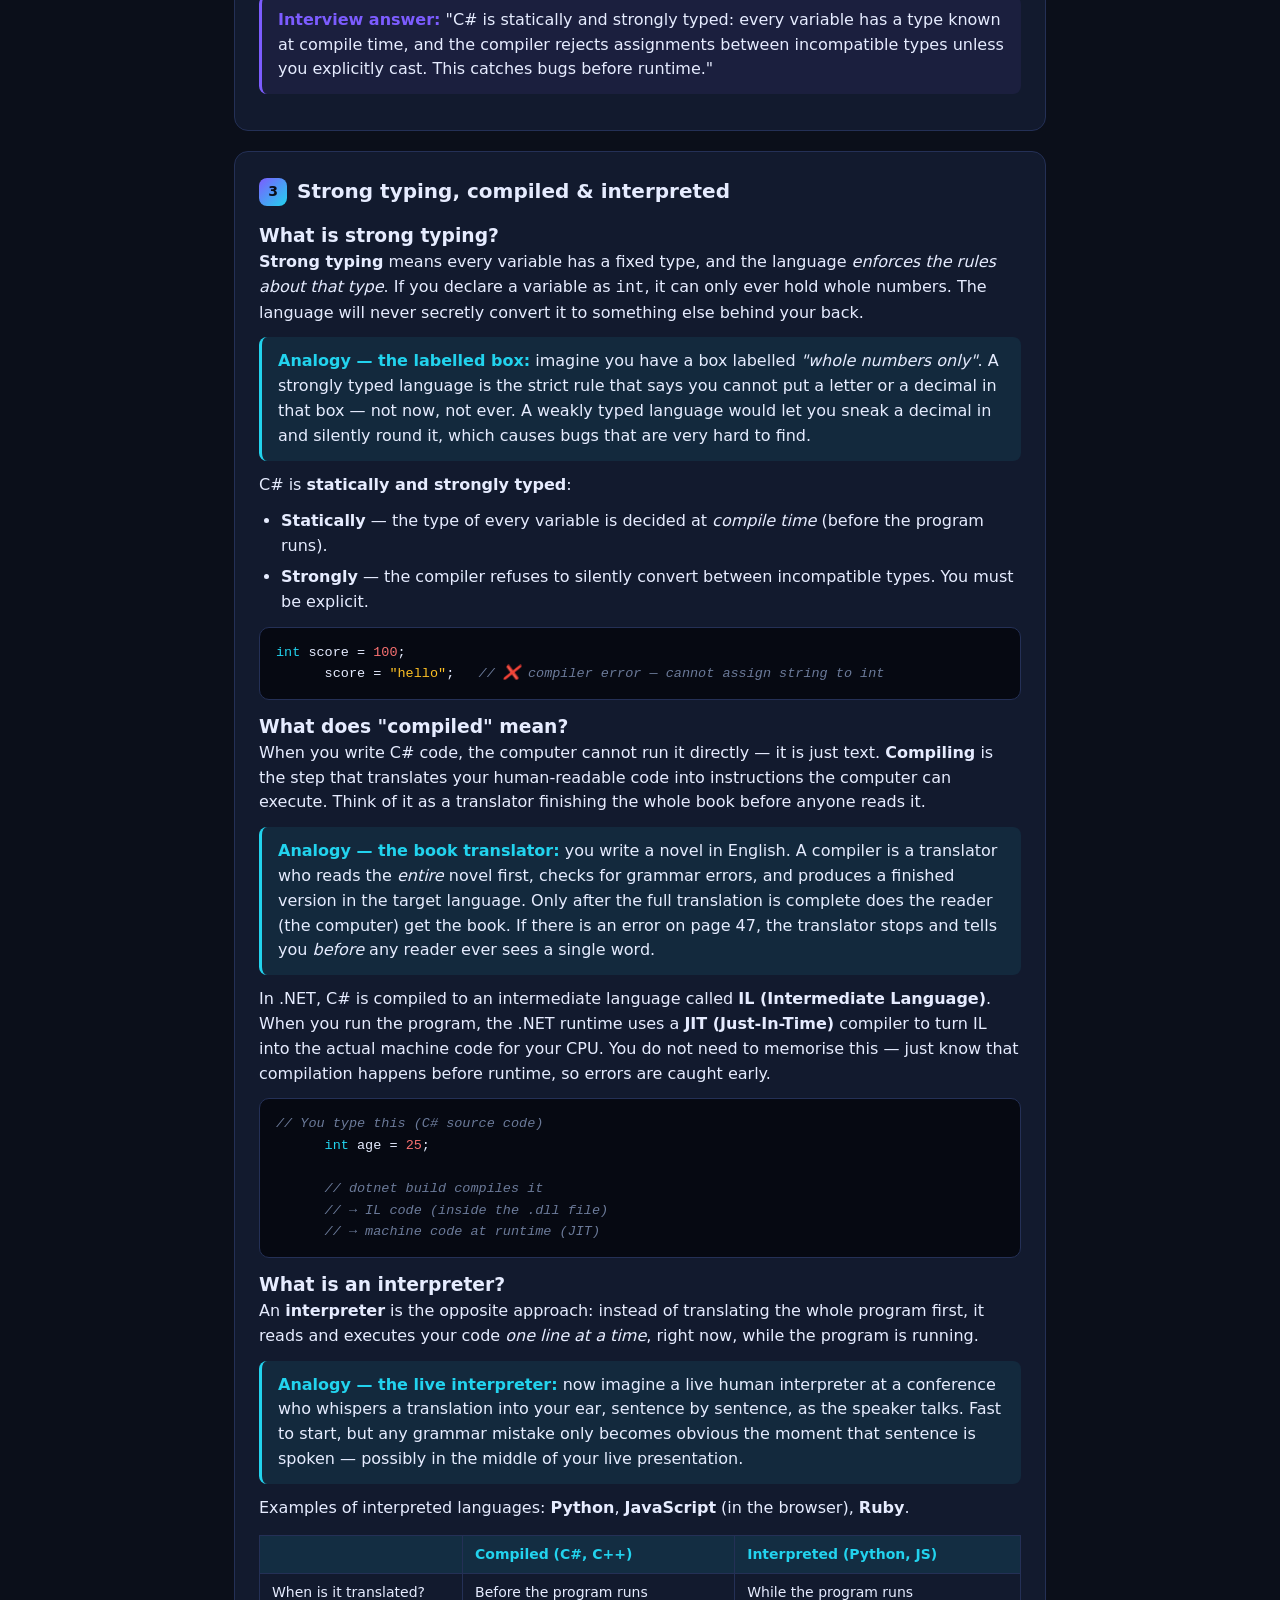
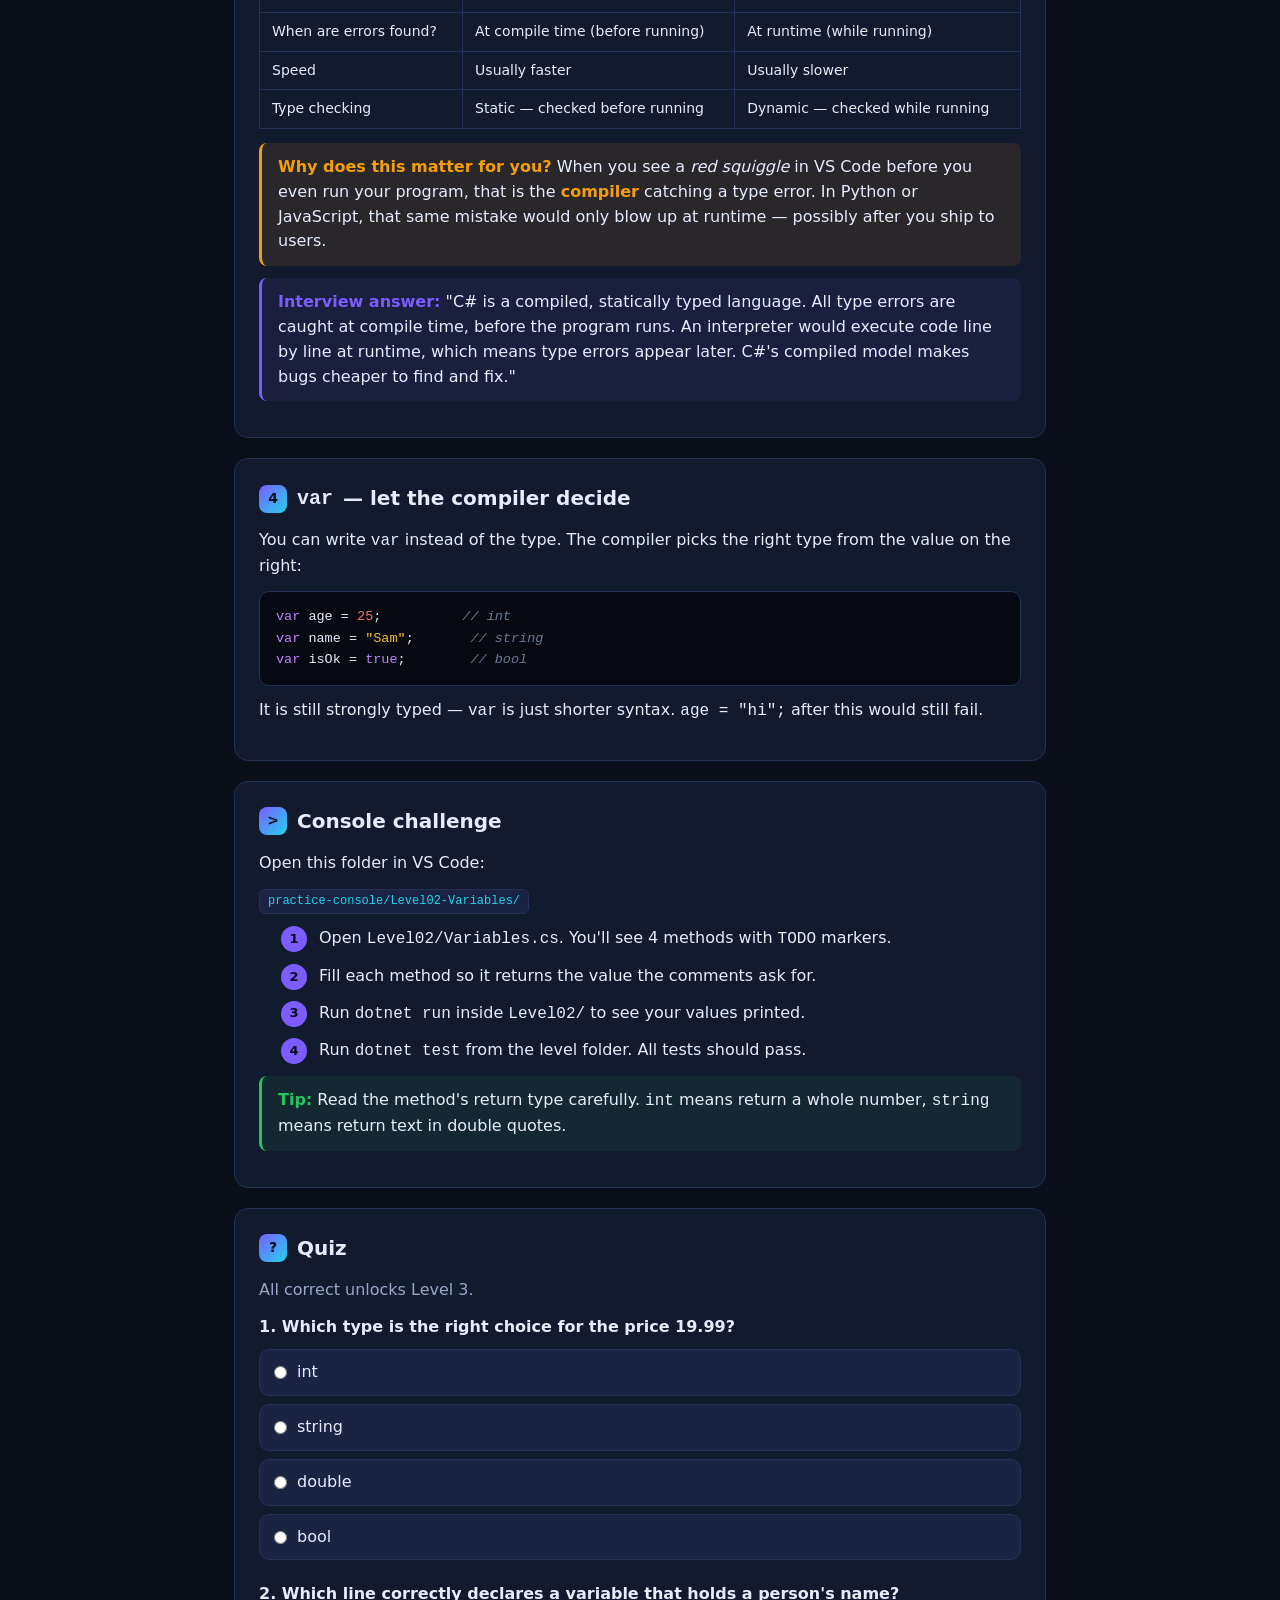
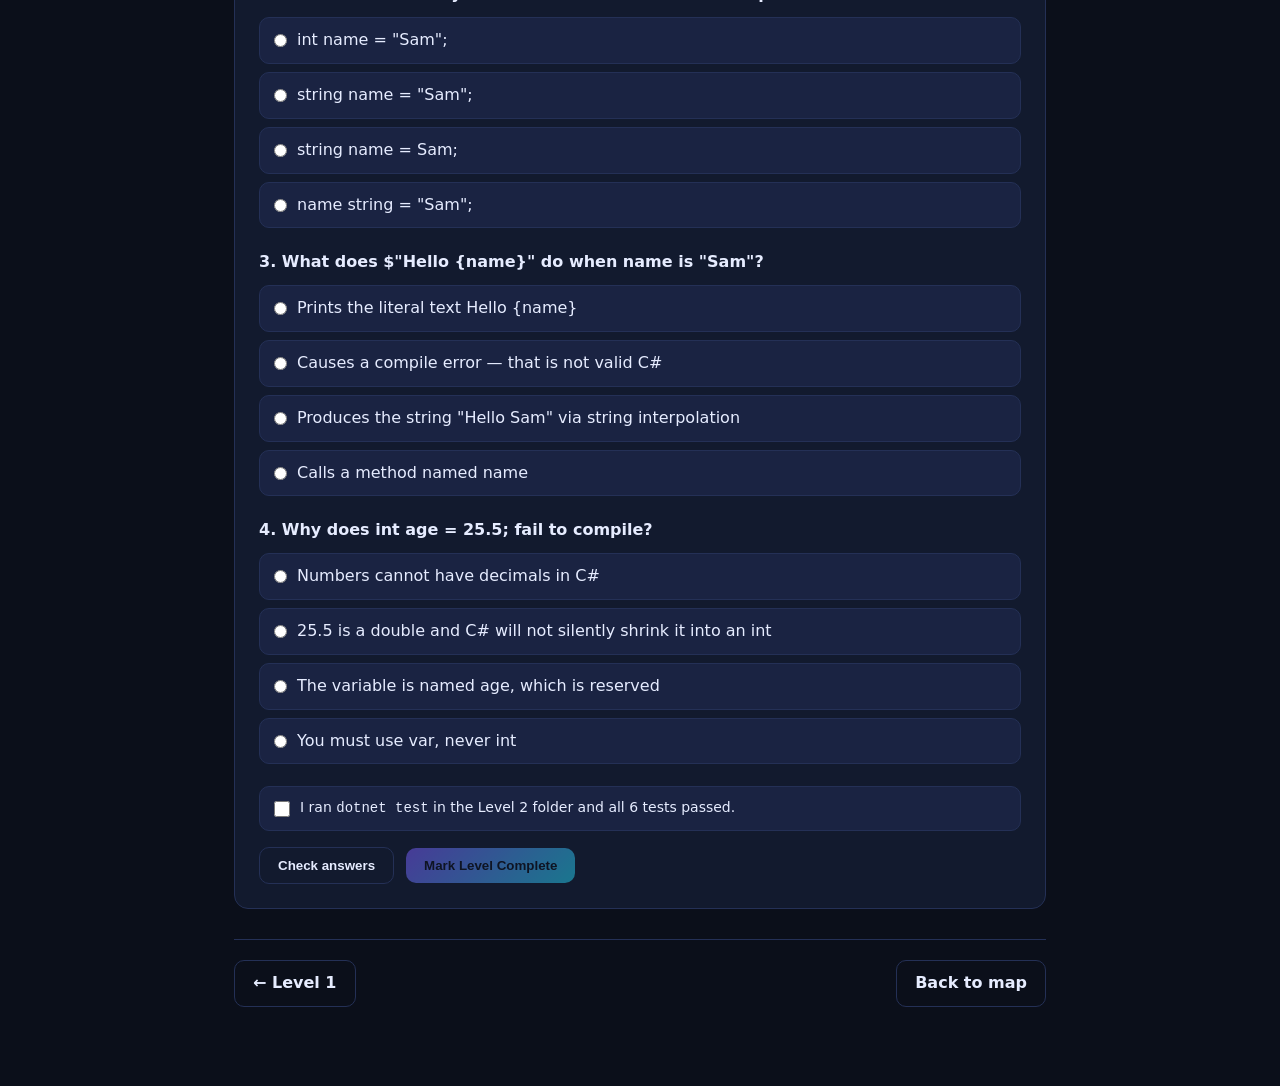
==== commit a7a60964: "06/07" ====
--- a/learn-web/lessons/level-02.html
+++ b/learn-web/lessons/level-02.html
@@ -34,6 +34,8 @@
         <li>The four most-common types: <code>int</code>, <code>string</code>, <code>bool</code>, <code>double</code>.</li>
         <li>How C# checks types at compile time (strong typing).</li>
         <li>The difference between <code>int</code> and <code>double</code>.</li>
+        <li>What <strong>strong typing</strong> actually means and why it helps.</li>
+        <li>What <strong>compiled</strong> means vs an <strong>interpreter</strong>.</li>
       </ul>
 
       <div class="teacher-only">
@@ -111,7 +113,139 @@
     </section>
 
     <section class="lesson-section">
-      <h2><span class="icon">3</span> <code>var</code> &mdash; let the compiler decide</h2>
+      <h2><span class="icon">3</span> Strong typing, compiled &amp; interpreted</h2>
+      
+      <h3>What is strong typing?</h3>
+      <p>
+        <strong>Strong typing</strong> means every variable has a fixed type, and the language
+        <em>enforces the rules about that type</em>. If you declare a variable as <code>int</code>,
+        it can only ever hold whole numbers. The language will never secretly convert it to
+        something else behind your back.
+      </p>
+      <div class="callout">
+        <strong>Analogy — the labelled box:</strong> imagine you have a box labelled
+        <em>"whole numbers only"</em>. A strongly typed language is the strict rule that says
+        you cannot put a letter or a decimal in that box — not now, not ever. A weakly typed
+        language would let you sneak a decimal in and silently round it, which causes bugs that
+        are very hard to find.
+      </div>
+      <p>C# is <strong>statically and strongly typed</strong>:</p>
+      <ul>
+        <li><strong>Statically</strong> — the type of every variable is decided at <em>compile time</em> (before the program
+          runs).</li>
+        <li><strong>Strongly</strong> — the compiler refuses to silently convert between incompatible types. You must be
+          explicit.</li>
+      </ul>
+      <pre
+        class="code-block"><span class="tok-type">int</span> score = <span class="tok-num">100</span>;
+      score = <span class="tok-str">"hello"</span>;   <span class="tok-com">// ❌ compiler error — cannot assign string to int</span></pre>
+      
+      <h3>What does "compiled" mean?</h3>
+      <p>
+        When you write C# code, the computer cannot run it directly — it is just text.
+        <strong>Compiling</strong> is the step that translates your human-readable code into
+        instructions the computer can execute. Think of it as a translator finishing
+        the whole book before anyone reads it.
+      </p>
+      <div class="callout">
+        <strong>Analogy — the book translator:</strong> you write a novel in English.
+        A compiler is a translator who reads the <em>entire</em> novel first, checks for
+        grammar errors, and produces a finished version in the target language.
+        Only after the full translation is complete does the reader (the computer) get the book.
+        If there is an error on page 47, the translator stops and tells you <em>before</em>
+        any reader ever sees a single word.
+      </div>
+      <p>
+        In .NET, C# is compiled to an intermediate language called <strong>IL (Intermediate Language)</strong>.
+        When you run the program, the .NET runtime uses a <strong>JIT (Just-In-Time)</strong> compiler
+        to turn IL into the actual machine code for your CPU. You do not need to memorise this —
+        just know that compilation happens before runtime, so errors are caught early.
+      </p>
+      <pre class="code-block"><span class="tok-com">// You type this (C# source code)</span>
+      <span class="tok-type">int</span> age = <span class="tok-num">25</span>;
+      
+      <span class="tok-com">// dotnet build compiles it</span>
+      <span class="tok-com">// → IL code (inside the .dll file)</span>
+      <span class="tok-com">// → machine code at runtime (JIT)</span></pre>
+      
+      <h3>What is an interpreter?</h3>
+      <p>
+        An <strong>interpreter</strong> is the opposite approach: instead of translating the
+        whole program first, it reads and executes your code <em>one line at a time</em>,
+        right now, while the program is running.
+      </p>
+      <div class="callout">
+        <strong>Analogy — the live interpreter:</strong> now imagine a live human interpreter
+        at a conference who whispers a translation into your ear, sentence by sentence, as the
+        speaker talks. Fast to start, but any grammar mistake only becomes obvious the moment
+        that sentence is spoken — possibly in the middle of your live presentation.
+      </div>
+      <p>Examples of interpreted languages: <strong>Python</strong>, <strong>JavaScript</strong> (in the browser),
+        <strong>Ruby</strong>.</p>
+      
+      <table class="type-table">
+        <thead>
+          <tr>
+            <th></th>
+            <th>Compiled (C#, C++)</th>
+            <th>Interpreted (Python, JS)</th>
+          </tr>
+        </thead>
+        <tbody>
+          <tr>
+            <td>When is it translated?</td>
+            <td>Before the program runs</td>
+            <td>While the program runs</td>
+          </tr>
+          <tr>
+            <td>When are errors found?</td>
+            <td>At compile time (before running)</td>
+            <td>At runtime (while running)</td>
+          </tr>
+          <tr>
+            <td>Speed</td>
+            <td>Usually faster</td>
+            <td>Usually slower</td>
+          </tr>
+          <tr>
+            <td>Type checking</td>
+            <td>Static — checked before running</td>
+            <td>Dynamic — checked while running</td>
+          </tr>
+        </tbody>
+      </table>
+      
+      <div class="callout warn">
+        <strong>Why does this matter for you?</strong> When you see a <em>red squiggle</em> in
+        VS Code before you even run your program, that is the <strong>compiler</strong> catching
+        a type error. In Python or JavaScript, that same mistake would only blow up at runtime —
+        possibly after you ship to users.
+      </div>
+      
+      <div class="interview">
+        <strong>Interview answer:</strong> "C# is a compiled, statically typed language. All
+        type errors are caught at compile time, before the program runs. An interpreter would
+        execute code line by line at runtime, which means type errors appear later. C#'s
+        compiled model makes bugs cheaper to find and fix."
+      </div>
+      
+      <div class="teacher-only">
+        <div class="teacher-note">
+          <h4>How to explain this live</h4>
+          <p>Open <code>Variables.cs</code> and intentionally type <code>int x = "hello";</code>. Point to the red squiggle
+            <em>before pressing F5</em>. Say: "That red line is the compiler. The program hasn't started yet. The mistake is
+            already found."</p>
+          <p>Then switch to a Python REPL and assign a number to a string variable. Show that Python only complains when that
+            line actually runs. Ask: "Which would you rather have?"</p>
+          <h4>Key phrase to have them repeat</h4>
+          <p class="say">"Strong typing means the compiler knows the type of every variable before the program runs, and will
+            not let me mix them up."</p>
+        </div>
+      </div>
+      </section>
+      
+      <section class="lesson-section">
+        <h2><span class="icon">4</span> <code>var</code> &mdash; let the compiler decide</h2>
       <p>You can write <code>var</code> instead of the type. The compiler picks the right type from the value on the right:</p>
 <pre class="code-block"><span class="tok-key">var</span> age = <span class="tok-num">25</span>;          <span class="tok-com">// int</span>
 <span class="tok-key">var</span> name = <span class="tok-str">"Sam"</span>;       <span class="tok-com">// string</span>
--- a/learn-web/assets/css/styles.css
+++ b/learn-web/assets/css/styles.css
@@ -176,6 +176,29 @@
 .callout.tip strong { color: var(--good); }
 .callout.warn strong { color: var(--warn); }
 
+.type-table {
+  width: 100%;
+  border-collapse: collapse;
+  margin: 14px 0;
+  font-size: 14px;
+}
+
+.type-table th,
+.type-table td {
+  border: 1px solid var(--line);
+  padding: 8px 12px;
+  text-align: left;
+}
+
+.type-table thead th {
+  background: rgba(34, 211, 238, 0.1);
+  color: var(--accent-2);
+  font-weight: 600;
+}
+
+.type-table tbody tr:hover {
+  background: rgba(255, 255, 255, 0.03);
+}
 pre.code-block {
   background: #060912; border: 1px solid var(--line);
   border-radius: 10px; padding: 14px 16px; overflow-x: auto;
